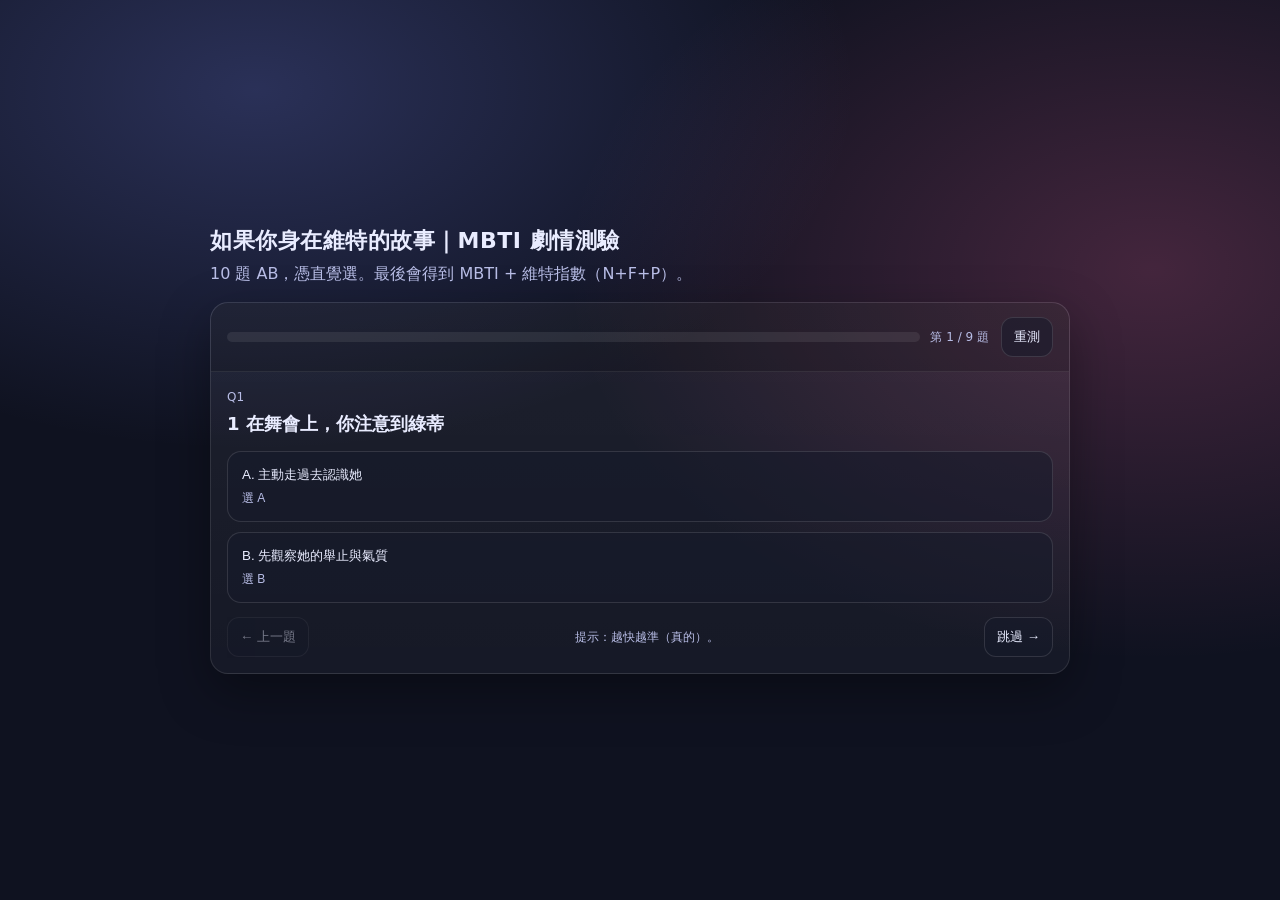
==== index.html @ 3391b0a0 "root" ====
<!doctype html>
<html lang="zh-Hant">
  <head>
    <meta charset="utf-8" />
    <meta name="viewport" content="width=device-width,initial-scale=1" />
    <title>如果你身在維特的故事｜MBTI 劇情測驗</title>
    <link rel="stylesheet" href="./style.css" />
  </head>

  <body>
    <div class="wrap">
      <div class="header">
        <div class="brand">
          <h1>如果你身在維特的故事｜MBTI 劇情測驗</h1>
          <p>10 題 AB，憑直覺選。最後會得到 MBTI + 維特指數（N+F+P）。</p>
        </div>
      </div>

      <div class="card" id="card">
        <div class="topbar">
          <div class="progress">
            <div class="bar"><div id="barFill"></div></div>
            <div class="txt" id="progTxt">第 1 / 10 題</div>
          </div>
          <button class="btn" id="restartBtn" title="重來一次">重測</button>
        </div>

        <div class="content" id="quiz">
          <div class="qno" id="qNo">Q1</div>
          <h2 class="qtitle" id="qTitle"></h2>

          <div class="choices">
            <button class="choice" id="btnA">
              <span id="textA"></span>
              <small>選 A</small>
            </button>
            <button class="choice" id="btnB">
              <span id="textB"></span>
              <small>選 B</small>
            </button>
          </div>

          <div class="nav">
            <button class="btn" id="backBtn">← 上一題</button>
            <div class="hint" id="hint">提示：越快越準（真的）。</div>
            <button class="btn" id="skipBtn" title="不建議，但可以跳過">
              跳過 →
            </button>
          </div>
        </div>

        <div class="result" id="result">
          <h2>你的結果：<span id="mbti" class="mbti"></span></h2>

          <div class="pillrow">
            <div class="pill">
              維特指數：<b id="wertherIdx" class="werther"></b> / 10
            </div>
            <div class="pill">傾向強度：<b id="strength"></b></div>
            <div class="pill">分享用：<b id="shareTextMini"></b></div>
          </div>

          <div class="grid">
            <div class="panel">
              <h3>你的故事走向</h3>
              <p id="story"></p>
              <div class="mini" id="miniNote"></div>
            </div>

            <div class="panel">
              <h3>分數明細</h3>
              <div class="kvs" id="detail"></div>
            </div>
          </div>

          <div class="nav" style="margin-top: 14px">
            <button class="btn" id="copyBtn">複製結果文字</button>
            <button class="btn" id="againBtn">再測一次</button>
            <div class="hint" id="copyHint"></div>
          </div>

          <div class="footer">
            ※
            這是以文學情境做的趣味測驗，結果僅供娛樂與自我探索，不是臨床或科學診斷，因為我不是專業的。
          </div>
        </div>
      </div>
    </div>

    <script src="./app.js"></script>
  </body>
</html>
---- style.css ----
:root {
  --bg: #0f1220;
  --card: #171a2b;
  --soft: #1f2340;
  --text: #e9ecff;
  --muted: #b8bde6;
  --accent: #ff6aa2;
  --accent2: #7c8cff;
  --ok: #53e3b6;
  --warn: #ffd166;
  --shadow: 0 18px 50px rgba(0, 0, 0, 0.35);
  --radius: 18px;
}

* {
  box-sizing: border-box;
}

body {
  margin: 0;
  min-height: 100vh;
  display: flex;
  align-items: center;
  justify-content: center;
  background:
    radial-gradient(
      1000px 600px at 20% 10%,
      rgba(124, 140, 255, 0.25),
      transparent 60%
    ),
    radial-gradient(
      900px 600px at 90% 30%,
      rgba(255, 106, 162, 0.22),
      transparent 65%
    ),
    var(--bg);
  color: var(--text);
  font-family:
    ui-sans-serif,
    system-ui,
    -apple-system,
    "Noto Sans TC",
    "PingFang TC",
    "Microsoft JhengHei",
    sans-serif;
  padding: 24px;
}

.wrap {
  width: min(860px, 100%);
}

.header {
  display: flex;
  gap: 14px;
  align-items: flex-start;
  justify-content: space-between;
  margin-bottom: 16px;
}

.brand {
  display: flex;
  flex-direction: column;
  gap: 6px;
}
.brand h1 {
  margin: 0;
  font-size: 22px;
  letter-spacing: 0.5px;
}
.brand p {
  margin: 0;
  color: var(--muted);
  line-height: 1.55;
}

.badge {
  background: linear-gradient(
    135deg,
    rgba(255, 106, 162, 0.22),
    rgba(124, 140, 255, 0.18)
  );
  border: 1px solid rgba(255, 255, 255, 0.1);
  padding: 10px 12px;
  border-radius: 999px;
  color: var(--muted);
  font-size: 12px;
  white-space: nowrap;
}

.card {
  background: linear-gradient(
    180deg,
    rgba(255, 255, 255, 0.06),
    rgba(255, 255, 255, 0.03)
  );
  border: 1px solid rgba(255, 255, 255, 0.1);
  border-radius: var(--radius);
  box-shadow: var(--shadow);
  overflow: hidden;
}

.topbar {
  padding: 14px 16px;
  background: rgba(0, 0, 0, 0.18);
  display: flex;
  align-items: center;
  justify-content: space-between;
  gap: 12px;
  border-bottom: 1px solid rgba(255, 255, 255, 0.08);
}

.progress {
  display: flex;
  align-items: center;
  gap: 10px;
  flex: 1;
}

.progress .bar {
  height: 10px;
  flex: 1;
  background: rgba(255, 255, 255, 0.08);
  border-radius: 999px;
  overflow: hidden;
}

.progress .bar > div {
  height: 100%;
  width: 0%;
  background: linear-gradient(90deg, var(--accent), var(--accent2));
  border-radius: 999px;
  transition: width 0.35s ease;
}

.progress .txt {
  font-size: 12px;
  color: var(--muted);
  white-space: nowrap;
}

.content {
  padding: 18px 16px 16px;
}
.qno {
  color: var(--muted);
  font-size: 12px;
  margin-bottom: 6px;
}
.qtitle {
  font-size: 18px;
  margin: 0 0 14px;
  line-height: 1.5;
}

.choices {
  display: grid;
  gap: 10px;
}

button.choice {
  text-align: left;
  width: 100%;
  padding: 14px 14px;
  border-radius: 14px;
  border: 1px solid rgba(255, 255, 255, 0.12);
  background: rgba(23, 26, 43, 0.55);
  color: var(--text);
  cursor: pointer;
  transition:
    transform 0.06s ease,
    background 0.2s ease,
    border-color 0.2s ease;
}

button.choice:hover {
  background: rgba(31, 35, 64, 0.65);
  border-color: rgba(255, 255, 255, 0.18);
}
button.choice:active {
  transform: translateY(1px);
}
.choice small {
  display: block;
  margin-top: 6px;
  color: var(--muted);
  font-size: 12px;
}

.nav {
  margin-top: 14px;
  display: flex;
  align-items: center;
  justify-content: space-between;
  gap: 12px;
}

.btn {
  padding: 10px 12px;
  border-radius: 12px;
  border: 1px solid rgba(255, 255, 255, 0.12);
  background: rgba(23, 26, 43, 0.55);
  color: var(--text);
  cursor: pointer;
}

.btn:hover {
  background: rgba(31, 35, 64, 0.65);
}
.btn:disabled {
  opacity: 0.45;
  cursor: not-allowed;
}
.hint {
  color: var(--muted);
  font-size: 12px;
}

.result {
  padding: 18px 16px;
  display: none;
}
.result h2 {
  margin: 0 0 10px;
  font-size: 22px;
}

.mbti {
  color: var(--accent);
  font-weight: 800;
}
.werther {
  color: var(--warn);
}

.pillrow {
  display: flex;
  flex-wrap: wrap;
  gap: 10px;
  margin: 10px 0 14px;
}

.pill {
  padding: 8px 10px;
  border-radius: 999px;
  border: 1px solid rgba(255, 255, 255, 0.12);
  background: rgba(23, 26, 43, 0.55);
  color: var(--muted);
  font-size: 12px;
}

.grid {
  display: grid;
  grid-template-columns: 1fr;
  gap: 10px;
}
@media (min-width: 720px) {
  .grid {
    grid-template-columns: 1.2fr 0.8fr;
  }
}

.panel {
  border: 1px solid rgba(255, 255, 255, 0.1);
  background: rgba(23, 26, 43, 0.45);
  border-radius: 16px;
  padding: 12px;
}

.panel h3 {
  margin: 0 0 8px;
  font-size: 14px;
  color: var(--muted);
}
.panel p {
  margin: 0;
  line-height: 1.7;
  color: var(--text);
}

.kvs {
  display: grid;
  gap: 8px;
  margin-top: 6px;
}

.kv {
  display: flex;
  align-items: center;
  justify-content: space-between;
  gap: 10px;
  font-size: 13px;
  color: var(--muted);
}

.kv b {
  color: var(--text);
  font-weight: 700;
}

.mini {
  margin-top: 12px;
  color: var(--muted);
  font-size: 12px;
  line-height: 1.6;
}

.copyok {
  color: var(--ok);
  font-weight: 700;
}

.footer {
  margin-top: 12px;
  color: var(--muted);
  font-size: 12px;
  line-height: 1.6;
}
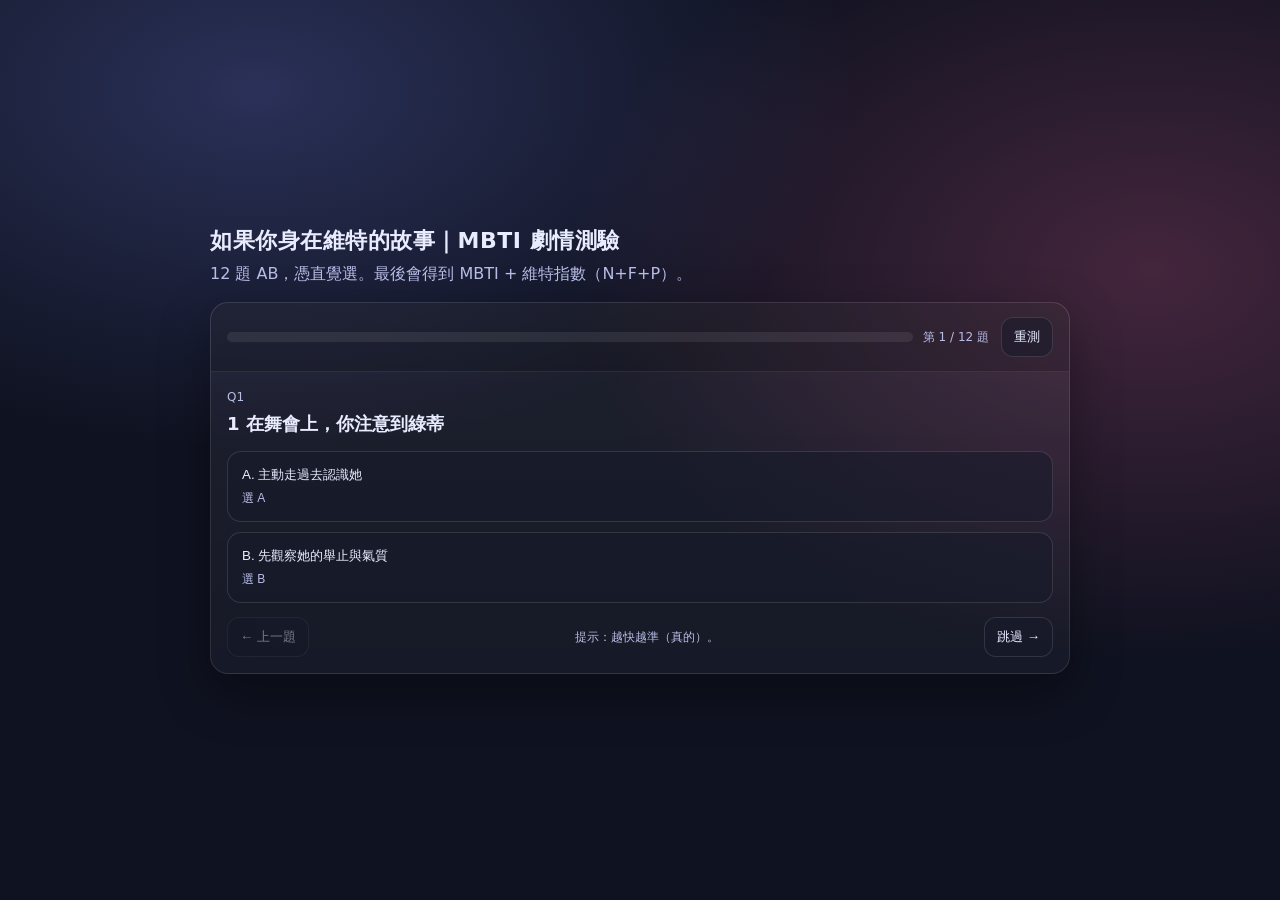
==== commit 7e8f119e: "final" ====
--- a/index.html
+++ b/index.html
@@ -12,7 +12,7 @@
       <div class="header">
         <div class="brand">
           <h1>如果你身在維特的故事｜MBTI 劇情測驗</h1>
-          <p>10 題 AB，憑直覺選。最後會得到 MBTI + 維特指數（N+F+P）。</p>
+          <p>12 題 AB，憑直覺選。最後會得到 MBTI + 維特指數（N+F+P）。</p>
         </div>
       </div>
 
@@ -20,7 +20,7 @@
         <div class="topbar">
           <div class="progress">
             <div class="bar"><div id="barFill"></div></div>
-            <div class="txt" id="progTxt">第 1 / 10 題</div>
+            <div class="txt" id="progTxt">第 1 / 12 題</div>
           </div>
           <button class="btn" id="restartBtn" title="重來一次">重測</button>
         </div>
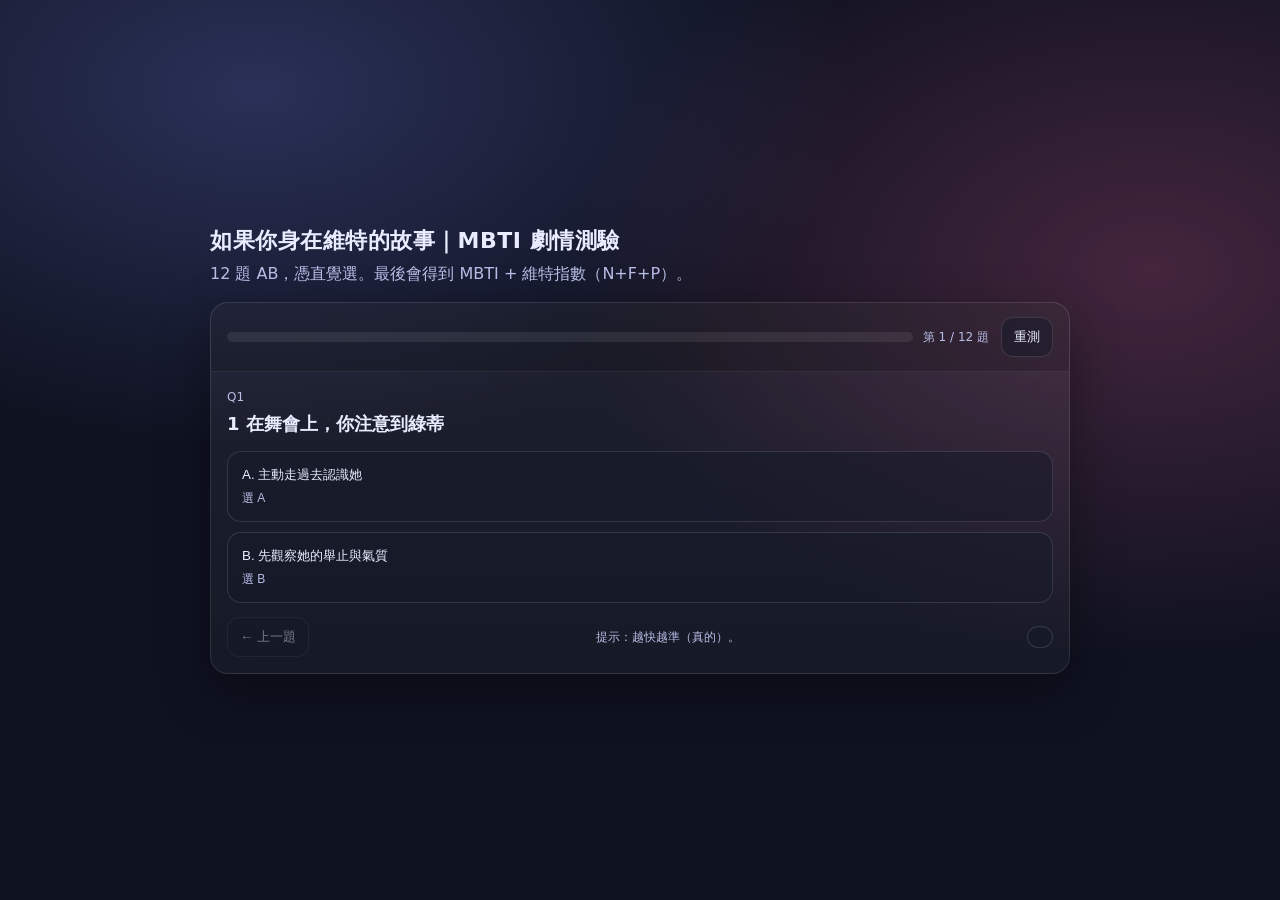
==== commit cd5c810a: "for re" ====
--- a/index.html
+++ b/index.html
@@ -43,9 +43,7 @@
           <div class="nav">
             <button class="btn" id="backBtn">← 上一題</button>
             <div class="hint" id="hint">提示：越快越準（真的）。</div>
-            <button class="btn" id="skipBtn" title="不建議，但可以跳過">
-              跳過 →
-            </button>
+            <button class="btn" id="skipBtn" title=""></button>
           </div>
         </div>
 
